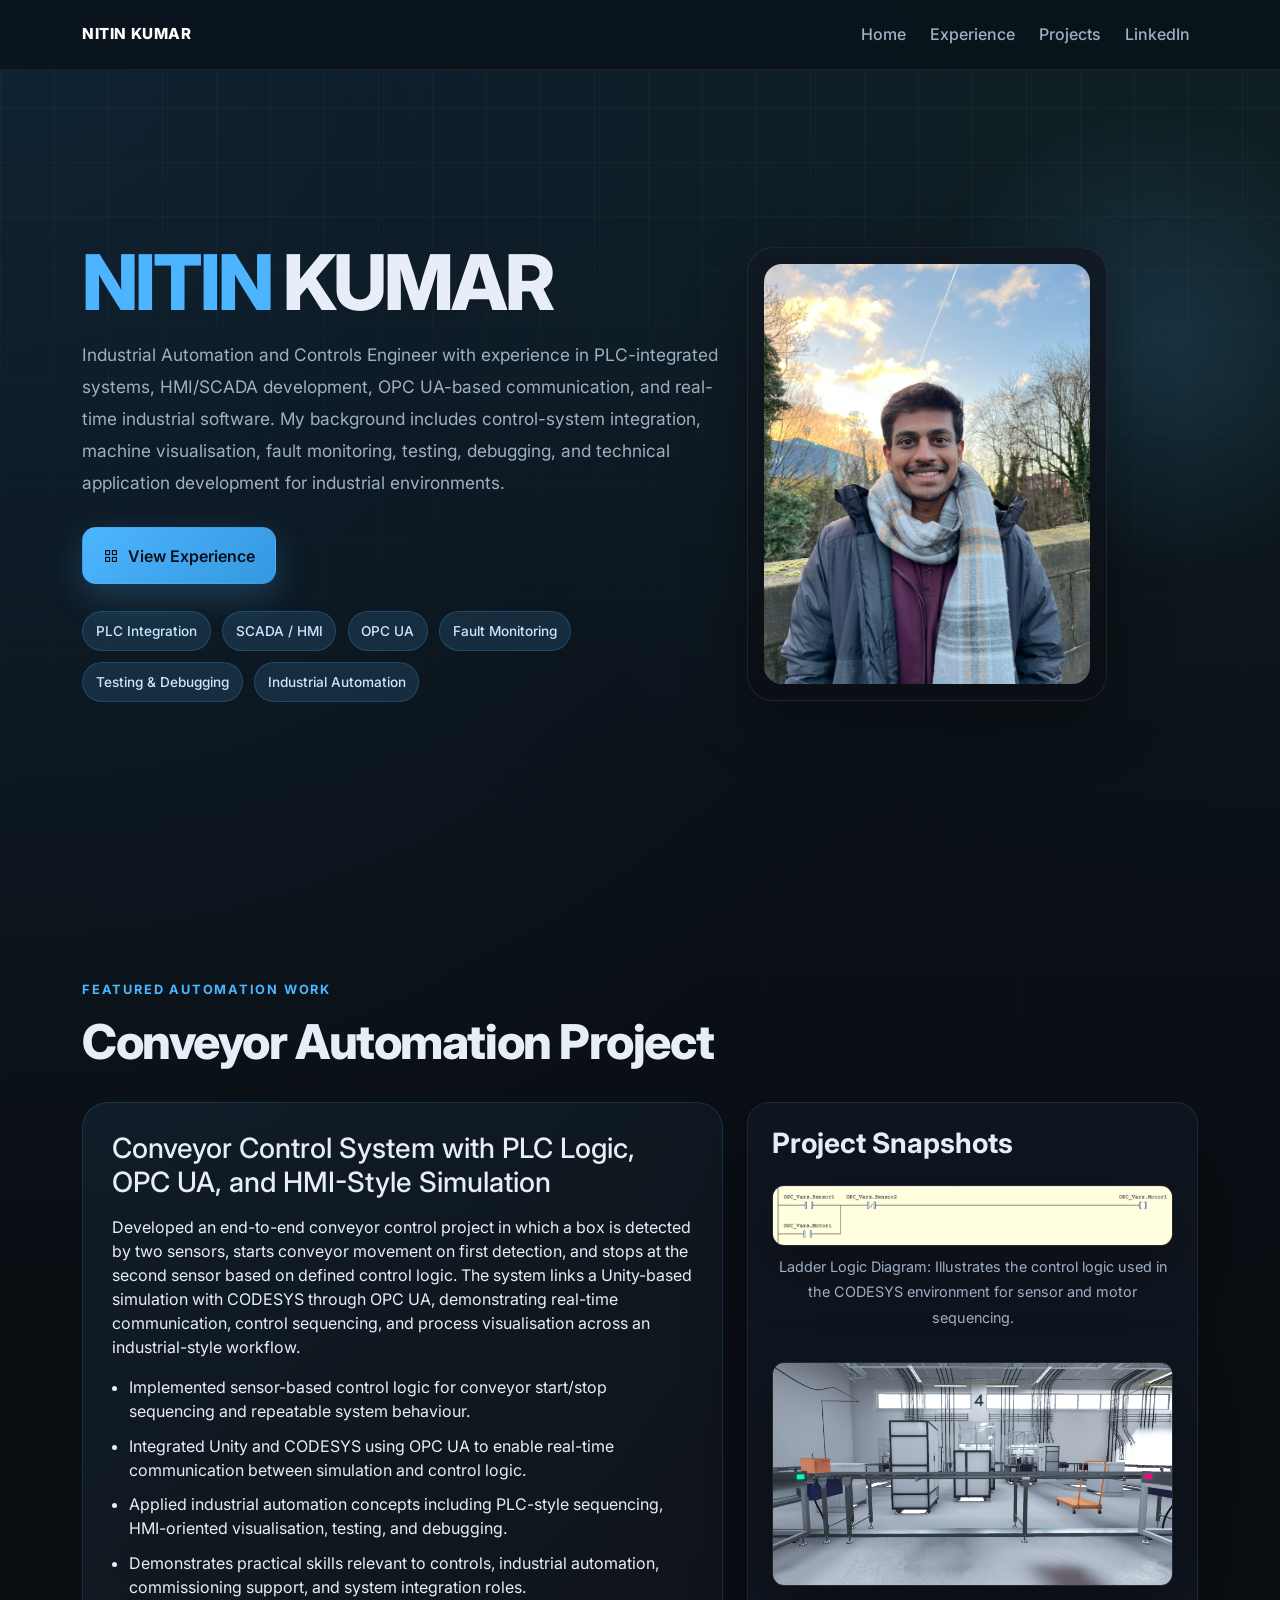
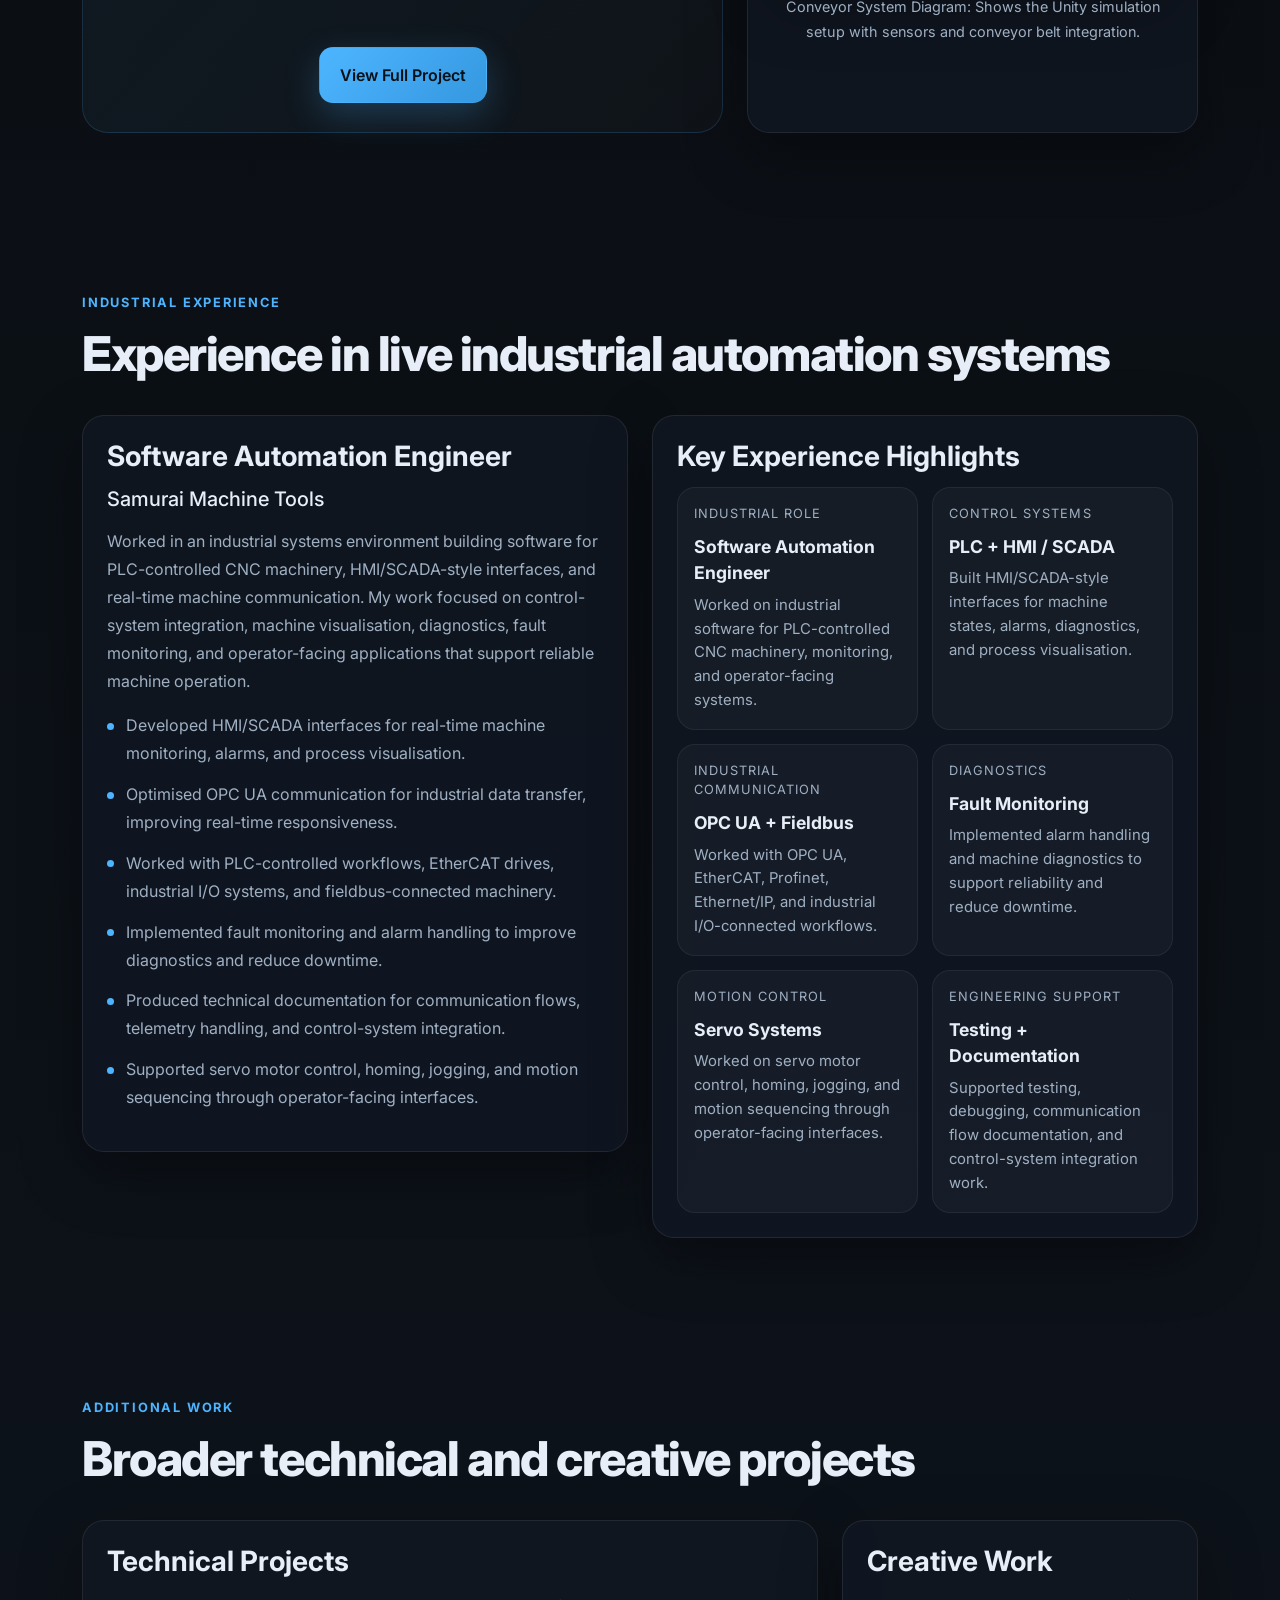
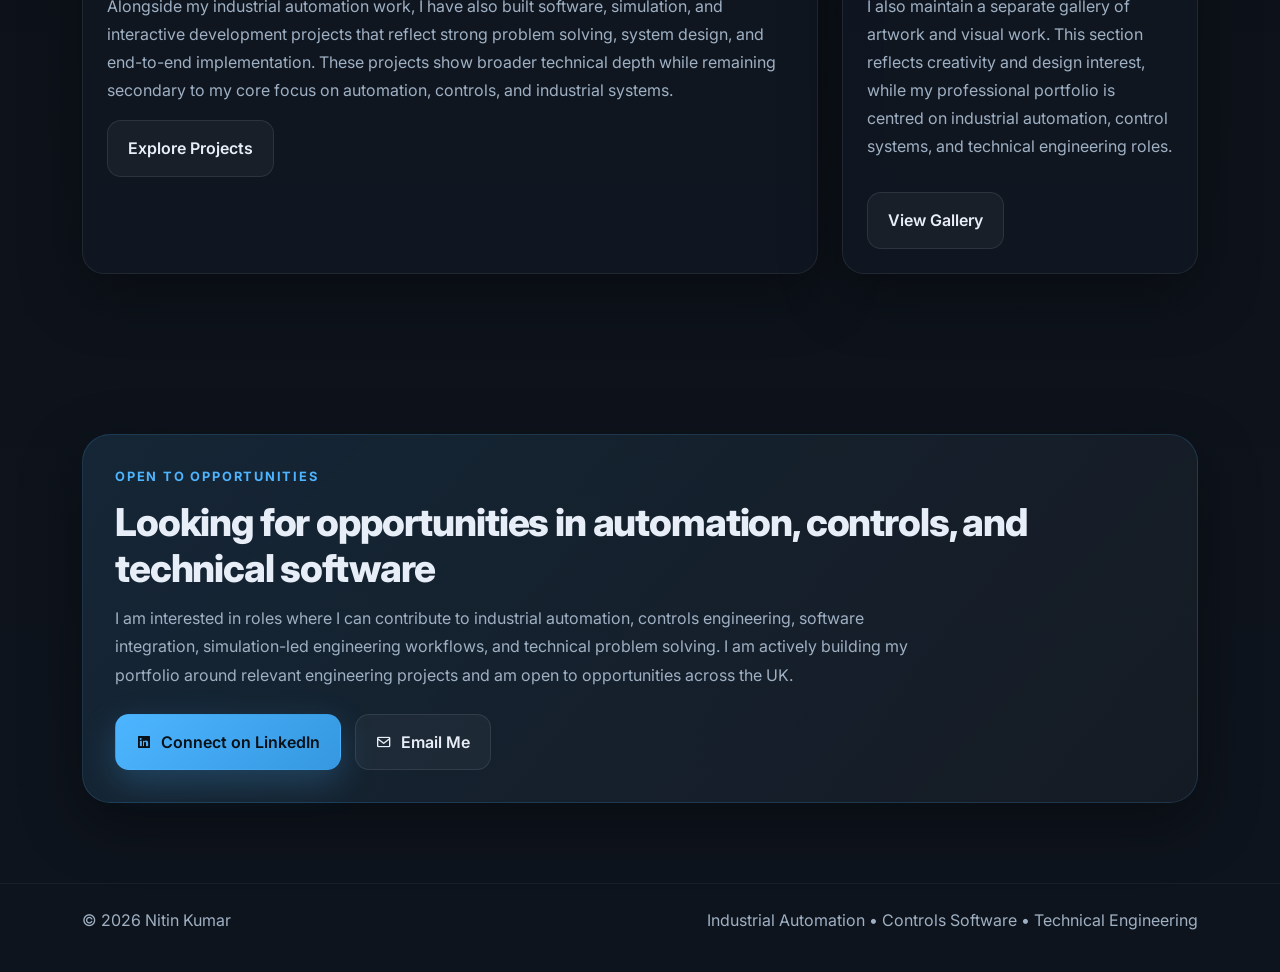
==== index.html @ 9e112d0a "Updated Portfolio" ====
<!DOCTYPE html>
<html lang="en">
<head>
  <meta charset="UTF-8" />
  <meta name="viewport" content="width=device-width, initial-scale=1.0" />
  <title>Nitin Kumar | Industrial Automation & Software Engineer</title>
  <meta
    name="description"
    content="Portfolio of Nitin Kumar, an engineer focused on industrial automation, software controls, PLC/SCADA-adjacent systems, OPC UA integration, and technical software development in the UK."
  />
  <link href="https://cdn.jsdelivr.net/npm/bootstrap@5.3.2/dist/css/bootstrap.min.css" rel="stylesheet" integrity="sha384-T3c6CoIi6uLrA9TneNEoa7RxnatzjcDSCmG1MXxSR1GAsXEV/Dwwykc2MPK8M2HN" crossorigin="anonymous" />
  <link href="https://unpkg.com/boxicons@2.1.4/css/boxicons.min.css" rel="stylesheet" />
  <link rel="preconnect" href="https://fonts.googleapis.com" />
  <link rel="preconnect" href="https://fonts.gstatic.com" crossorigin />
  <link href="https://fonts.googleapis.com/css2?family=Inter:wght@400;500;600;700;800&display=swap" rel="stylesheet" />

  <style>
    :root {
      --bg: #0b0f14;
      --bg-soft: #111823;
      --panel: rgba(17, 24, 35, 0.78);
      --panel-border: rgba(255, 255, 255, 0.08);
      --text: #e8eef7;
      --muted: #9fb0c3;
      --accent: #4db5ff;
      --accent-soft: rgba(77, 181, 255, 0.14);
      --success: #73e2a7;
      --shadow: 0 20px 60px rgba(0, 0, 0, 0.35);
      --radius: 22px;
    }

    * {
      box-sizing: border-box;
      margin: 0;
      padding: 0;
    }

    html {
      scroll-behavior: smooth;
    }

    body {
      font-family: 'Inter', sans-serif;
      background:
        radial-gradient(circle at top left, rgba(77, 181, 255, 0.12), transparent 28%),
        radial-gradient(circle at top right, rgba(115, 226, 167, 0.08), transparent 22%),
        linear-gradient(180deg, #081018 0%, #0b0f14 35%, #0e141d 100%);
      color: var(--text);
      overflow-x: hidden;
    }

    a {
      color: inherit;
      text-decoration: none;
    }

    .navbar {
      background: rgba(8, 16, 24, 0.76);
      backdrop-filter: blur(16px);
      border-bottom: 1px solid rgba(255, 255, 255, 0.06);
      padding: 0.9rem 0;
    }

    .navbar-brand {
      font-weight: 800;
      letter-spacing: 0.04em;
      text-transform: uppercase;
      font-size: 0.95rem;
    }

    .nav-link {
      color: var(--muted) !important;
      font-weight: 500;
      transition: 0.2s ease;
    }

    .nav-link:hover,
    .nav-link:focus {
      color: var(--text) !important;
    }

    .hero {
      min-height: 100vh;
      display: flex;
      align-items: center;
      position: relative;
      padding: 7rem 0 4rem;
      overflow: hidden;
    }
    
    .hero-visual-wrap {
  display: flex;
  flex-direction: column;
  gap: 1rem;
  align-items: flex-start;
}

.hero-image-card {
  width: 100%;
  max-width: 360px;
  background: linear-gradient(180deg, rgba(17, 24, 35, 0.88), rgba(11, 15, 20, 0.92));
  border: 1px solid rgba(255, 255, 255, 0.08);
  border-radius: 26px;
  padding: 1rem;
  box-shadow: 0 20px 60px rgba(0, 0, 0, 0.35);
}

.hero-image {
  width: 100%;
  height: 420px;
  object-fit: cover;
  object-position: top;
  border-radius: 18px;
  display: block;
}

.hero-panel {
  width: 100%;
  max-width: 520px;
}

@media (max-width: 991px) {
  .hero-visual-wrap {
    align-items: center;
  }

  .hero-image-card {
    display: none;
  }

  .hero-panel {
    max-width: 100%;
  }

  .hero-image {
    height: 340px;
  }
}

    .hero::before {
      content: "";
      position: absolute;
      inset: 0;
      background:
        linear-gradient(rgba(255, 255, 255, 0.04) 1px, transparent 1px),
        linear-gradient(90deg, rgba(255, 255, 255, 0.04) 1px, transparent 1px);
      background-size: 54px 54px;
      mask-image: linear-gradient(180deg, rgba(0, 0, 0, 0.9), transparent 92%);
      pointer-events: none;
    }

    .hero::after {
      content: "";
      position: absolute;
      width: 520px;
      height: 520px;
      right: -140px;
      top: 80px;
      border-radius: 50%;
      background: radial-gradient(circle, rgba(77, 181, 255, 0.16), transparent 65%);
      filter: blur(10px);
      pointer-events: none;
    }

    .eyebrow {
      display: inline-flex;
      align-items: center;
      gap: 0.55rem;
      padding: 0.55rem 0.9rem;
      background: rgba(255, 255, 255, 0.04);
      border: 1px solid rgba(255, 255, 255, 0.08);
      border-radius: 999px;
      font-size: 0.83rem;
      color: var(--muted);
      margin-bottom: 1.35rem;
    }

    .status-dot {
      width: 9px;
      height: 9px;
      border-radius: 50%;
      background: var(--success);
      box-shadow: 0 0 18px rgba(115, 226, 167, 0.7);
    }

    .hero h1 {
      font-size: clamp(2.7rem, 6vw, 5.6rem);
      line-height: 0.96;
      font-weight: 800;
      letter-spacing: -0.04em;
      max-width: 820px;
      margin-bottom: 1.2rem;
    }

    .hero h1 span {
      color: var(--accent);
    }

    .hero-lead {
      max-width: 760px;
      color: var(--muted);
      font-size: 1.08rem;
      line-height: 1.85;
      margin-bottom: 1.8rem;
    }

    .hero-actions {
      display: flex;
      flex-wrap: wrap;
      gap: 0.9rem;
      margin-bottom: 1.7rem;
    }

    .btn-main,
    .btn-ghost {
      padding: 0.95rem 1.25rem;
      border-radius: 14px;
      font-weight: 600;
      border: 1px solid transparent;
      transition: 0.25s ease;
      display: inline-flex;
      align-items: center;
      gap: 0.55rem;
    }

    .btn-main {
      background: linear-gradient(135deg, #4db5ff, #3598e0);
      color: #081018;
      box-shadow: 0 12px 35px rgba(77, 181, 255, 0.24);
    }

    .btn-main:hover {
      transform: translateY(-2px);
      color: #081018;
    }

    .btn-ghost {
      background: rgba(255, 255, 255, 0.04);
      color: var(--text);
      border-color: rgba(255, 255, 255, 0.09);
    }

    .btn-ghost:hover {
      background: rgba(255, 255, 255, 0.08);
      color: var(--text);
    }

    .hero-tags {
      display: flex;
      flex-wrap: wrap;
      gap: 0.7rem;
    }

    .hero-tags span,
    .chip {
      background: var(--accent-soft);
      color: #cbe7ff;
      border: 1px solid rgba(77, 181, 255, 0.2);
      padding: 0.55rem 0.8rem;
      border-radius: 999px;
      font-size: 0.85rem;
      font-weight: 500;
    }

    .hero-panel {
      position: relative;
      background: linear-gradient(180deg, rgba(17, 24, 35, 0.88), rgba(11, 15, 20, 0.92));
      border: 1px solid var(--panel-border);
      border-radius: 26px;
      padding: 1.2rem;
      box-shadow: var(--shadow);
      margin-top: 2.2rem;
    }

    .terminal-top {
      display: flex;
      align-items: center;
      gap: 0.4rem;
      margin-bottom: 1rem;
    }

    .terminal-top span {
      width: 11px;
      height: 11px;
      border-radius: 50%;
      background: rgba(255, 255, 255, 0.22);
    }

    .metric-grid {
      display: grid;
      grid-template-columns: repeat(2, 1fr);
      gap: 0.9rem;
    }

    .metric-card {
      background: rgba(255, 255, 255, 0.03);
      border: 1px solid rgba(255, 255, 255, 0.06);
      border-radius: 18px;
      padding: 1rem;
      min-height: 120px;
    }

    .metric-label {
      color: var(--muted);
      font-size: 0.8rem;
      text-transform: uppercase;
      letter-spacing: 0.08em;
      margin-bottom: 0.65rem;
    }

    .metric-value {
      font-size: 1.1rem;
      font-weight: 700;
      margin-bottom: 0.45rem;
    }

    .metric-copy {
      color: var(--muted);
      font-size: 0.93rem;
      line-height: 1.6;
    }

    section {
      padding: 5rem 0;
    }

    .section-heading {
      margin-bottom: 2rem;
    }

    .section-heading p {
      color: var(--muted);
      max-width: 760px;
      line-height: 1.8;
      margin-top: 0.85rem;
    }

    .section-kicker {
      color: var(--accent);
      text-transform: uppercase;
      font-weight: 700;
      font-size: 0.8rem;
      letter-spacing: 0.14em;
      margin-bottom: 0.85rem;
    }

    .section-title {
      font-size: clamp(1.9rem, 4vw, 3rem);
      font-weight: 800;
      letter-spacing: -0.03em;
    }

    .panel-card {
      height: 100%;
      background: var(--panel);
      border: 1px solid var(--panel-border);
      border-radius: var(--radius);
      padding: 1.5rem;
      box-shadow: var(--shadow);
    }

    .profile-card {
      background: var(--panel);
      border: 1px solid var(--panel-border);
      border-radius: var(--radius);
      padding: 1.2rem;
      box-shadow: var(--shadow);
      display: flex;
      align-items: center;
      justify-content: center;
    }

    .profile-card .hero-image-card {
      width: 100%;
      max-width: 100%;
      background: transparent;
      border: none;
      box-shadow: none;
      padding: 0;
    }

    .profile-card .hero-image {
      height: auto;
      max-height: 560px;
    }

    .panel-card h3,
    .panel-card h4 {
      font-weight: 700;
      margin-bottom: 0.85rem;
    }

    .panel-card p,
    .panel-card li {
      color: var(--muted);
      line-height: 1.75;
    }

    .skill-grid {
      display: grid;
      grid-template-columns: repeat(2, minmax(0, 1fr));
      gap: 1rem;
    }

    .skill-box {
      background: rgba(255, 255, 255, 0.03);
      border: 1px solid rgba(255, 255, 255, 0.06);
      border-radius: 18px;
      padding: 1rem;
    }

    .skill-box h4 {
      font-size: 1rem;
      margin-bottom: 0.75rem;
    }

    .feature-card {
      height: 100%;
      background: linear-gradient(180deg, rgba(17, 24, 35, 0.86), rgba(10, 14, 20, 0.96));
      border: 1px solid rgba(255, 255, 255, 0.08);
      border-radius: 22px;
      padding: 1.5rem;
      box-shadow: var(--shadow);
      transition: 0.25s ease;
    }

    .feature-card:hover {
      transform: translateY(-4px);
      border-color: rgba(77, 181, 255, 0.25);
    }

    .feature-icon {
      width: 54px;
      height: 54px;
      border-radius: 16px;
      display: inline-flex;
      align-items: center;
      justify-content: center;
      font-size: 1.5rem;
      color: var(--accent);
      background: rgba(77, 181, 255, 0.12);
      margin-bottom: 1.1rem;
    }

    .feature-card h3 {
      font-size: 1.15rem;
      margin-bottom: 0.8rem;
      font-weight: 700;
    }

    .feature-card p {
      color: var(--muted);
      line-height: 1.75;
      margin-bottom: 1rem;
    }

    .feature-card .tags {
      display: flex;
      flex-wrap: wrap;
      gap: 0.5rem;
    }

    .project-highlight {
      background: linear-gradient(135deg, rgba(77, 181, 255, 0.08), rgba(255, 255, 255, 0.02));
      border: 1px solid rgba(77, 181, 255, 0.16);
      border-radius: 26px;
      padding: 1.8rem;
      height: 100%;
    }

    .project-highlight ul {
      padding-left: 1.1rem;
      margin-top: 1rem;
    }

    .project-highlight li {
      margin-bottom: 0.65rem;
    }

    .muted-list {
      list-style: none;
      padding-left: 0;
      margin-top: 1rem;
    }

    .muted-list li {
      position: relative;
      padding-left: 1.2rem;
      margin-bottom: 0.8rem;
    }

    .muted-list li::before {
      content: "";
      position: absolute;
      left: 0;
      top: 0.72rem;
      width: 7px;
      height: 7px;
      border-radius: 50%;
      background: var(--accent);
    }

    .image-grid {
      display: grid;
      grid-template-columns: 1fr;
      gap: 1rem;
    }

    .project-image {
      width: 100%;
      height: auto;
      border-radius: 12px;
      border: 1px solid rgba(255, 255, 255, 0.08);
      box-shadow: var(--shadow);
    }

    .image-description {
      color: var(--muted);
      font-size: 0.9rem;
      line-height: 1.6;
      margin-top: 0.5rem;
      text-align: center;
    }

    .project-mini {
      height: 100%;
    }

    .project-mini h4 {
      font-size: 1.08rem;
    }

    .creative-note {
      border-left: 3px solid rgba(77, 181, 255, 0.35);
      padding-left: 1rem;
      color: var(--muted);
      line-height: 1.8;
    }

    .cta-band {
      background: linear-gradient(135deg, rgba(77, 181, 255, 0.12), rgba(255, 255, 255, 0.03));
      border: 1px solid rgba(77, 181, 255, 0.16);
      border-radius: 28px;
      padding: 2rem;
      box-shadow: var(--shadow);
    }

    .cta-band p {
      color: var(--muted);
      margin-top: 0.75rem;
      line-height: 1.8;
      max-width: 800px;
    }

    footer {
      padding: 1.5rem 0 2.5rem;
      color: var(--muted);
      border-top: 1px solid rgba(255, 255, 255, 0.05);
    }

    @media (max-width: 991px) {
      .hero {
        padding-top: 6.3rem;
      }

      .metric-grid,
      .skill-grid {
        grid-template-columns: 1fr;
      }
    }

    @media (max-width: 767px) {
      .hero h1 {
        font-size: 2.9rem;
      }

      .hero-panel {
        margin-top: 1.5rem;
      }

      section {
        padding: 4rem 0;
      }

      .panel-card,
      .feature-card,
      .project-highlight,
      .cta-band {
        padding: 1.2rem;
      }
    }
  </style>
</head>
<body>
  <nav class="navbar navbar-expand-lg navbar-dark fixed-top">
    <div class="container">
      <a class="navbar-brand" href="index.html">Nitin Kumar</a>
      <button class="navbar-toggler" type="button" data-bs-toggle="collapse" data-bs-target="#navbarNav" aria-controls="navbarNav" aria-expanded="false" aria-label="Toggle navigation">
        <span class="navbar-toggler-icon"></span>
      </button>
      <div class="collapse navbar-collapse" id="navbarNav">
        <ul class="navbar-nav ms-auto align-items-lg-center gap-lg-2">
          <li class="nav-item"><a class="nav-link" href="index.html">Home</a></li>
          <li class="nav-item"><a class="nav-link" href="experience.html">Experience</a></li>
          <li class="nav-item"><a class="nav-link" href="projects.html">Projects</a></li>
          <li class="nav-item"><a class="nav-link" href="https://www.linkedin.com/in/r-nitin-kumar/" target="_blank">LinkedIn</a></li>
        </ul>
      </div>
    </div>
  </nav>

  <header class="hero">
  <div class="container position-relative" style="z-index: 2;">
    <div class="row align-items-center g-4">
      <div class="col-lg-7">
        <h1>
          <span>NITIN</span> KUMAR
        </h1>
        <p class="hero-lead">
          Industrial Automation and Controls Engineer with experience in PLC-integrated systems, HMI/SCADA development, OPC UA-based communication, and real-time industrial software. My background includes control-system integration, machine visualisation, fault monitoring, testing, debugging, and technical application development for industrial environments.
        </p>

        <div class="hero-actions">
          <a href="experience.html" class="btn-main">
            <i class='bx bx-grid-alt'></i>
            View Experience
          </a>
        </div>

        <div class="hero-tags">
          <span>PLC Integration</span>
          <span>SCADA / HMI</span>
          <span>OPC UA</span>
          <span>Fault Monitoring</span>
          <span>Testing & Debugging</span>
          <span>Industrial Automation</span>
        </div>
      </div>

      <div class="col-lg-5">
        <div class="hero-visual-wrap">
          <div class="hero-image-card">
            <img src="nitin-profile.jpg" alt="Portrait of Nitin Kumar" class="hero-image">
          </div>
        </div>
      </div>
    </div>
  </div>
</header>

  <section id="featured-project">
    <div class="container">
      <div class="section-heading">
        <div class="section-kicker">Featured Automation Work</div>
        <h2 class="section-title">Conveyor Automation Project</h2>
      </div>

      <div class="row g-4 align-items-stretch">
        <div class="col-lg-7">
          <div class="project-highlight">
            <h3>Conveyor Control System with PLC Logic, OPC UA, and HMI-Style Simulation</h3>
            <p></p>
        <p>
              Developed an end-to-end conveyor control project in which a box is detected by two sensors, starts conveyor movement on first detection, and stops at the second sensor based on defined control logic. The system links a Unity-based simulation with CODESYS through OPC UA, demonstrating real-time communication, control sequencing, and process visualisation across an industrial-style workflow.
            </p>
            <ul>
              <li>Implemented sensor-based control logic for conveyor start/stop sequencing and repeatable system behaviour.</li>
              <li>Integrated Unity and CODESYS using OPC UA to enable real-time communication between simulation and control logic.</li>
              <li>Applied industrial automation concepts including PLC-style sequencing, HMI-oriented visualisation, testing, and debugging.</li>
              <li>Demonstrates practical skills relevant to controls, industrial automation, commissioning support, and system integration roles.</li>
            </ul>
            <div class="text-center mt-5">
              <a href="DetailedProjects/Conveyor/conveyor.html" class="btn-main">View Full Project</a>
            </div>
          </div>
        </div>

        <div class="col-lg-5">
          <div class="panel-card h-100">
            <h3>Project Snapshots</h3>
            <p></p>
            <div class="image-grid mt-4">
              <div class="image-container">
                <img src="Projects/LadderLogic.png" alt="Ladder Logic Diagram" class="project-image">
                <p class="image-description">Ladder Logic Diagram: Illustrates the control logic used in the CODESYS environment for sensor and motor sequencing.</p>
              </div>
              <div class="image-container">
                <img src="Projects/conveyor.png" alt="Conveyor System Diagram" class="project-image">
                <p class="image-description">Conveyor System Diagram: Shows the Unity simulation setup with sensors and conveyor belt integration.</p>
              </div>
            </div>
          </div>
        </div>
      </div>
    </div>
  </section>

  <section id="about">
    <div class="container">
      <div class="section-heading">
        <div class="section-kicker">Industrial Experience</div>
        <h2 class="section-title">Experience in live industrial automation systems</h2>
        
      </div>

      <div class="row g-4 align-items-start">
        <div class="col-lg-6">
          <div class="panel-card h-100">
            <h3>Software Automation Engineer</h3>
            <h5>Samurai Machine Tools</h5>
            <p></p>
            <p>
              Worked in an industrial systems environment building software for PLC-controlled CNC machinery, HMI/SCADA-style interfaces, and real-time machine communication. My work focused on control-system integration, machine visualisation, diagnostics, fault monitoring, and operator-facing applications that support reliable machine operation.
            </p>
            <ul class="muted-list">
              <li>Developed HMI/SCADA interfaces for real-time machine monitoring, alarms, and process visualisation.</li>
              <li>Optimised OPC UA communication for industrial data transfer, improving real-time responsiveness.</li>
              <li>Worked with PLC-controlled workflows, EtherCAT drives, industrial I/O systems, and fieldbus-connected machinery.</li>
              <li>Implemented fault monitoring and alarm handling to improve diagnostics and reduce downtime.</li>
              <li>Produced technical documentation for communication flows, telemetry handling, and control-system integration.</li>
              <li>Supported servo motor control, homing, jogging, and motion sequencing through operator-facing interfaces.</li>
            </ul>
          </div>
        </div>

        <div class="col-lg-6">
          <div class="panel-card h-100">
            <h3>Key Experience Highlights</h3>
            <div class="metric-grid">
              <div class="metric-card">
                <div class="metric-label">Industrial Role</div>
                <div class="metric-value">Software Automation Engineer</div>
                <div class="metric-copy">Worked on industrial software for PLC-controlled CNC machinery, monitoring, and operator-facing systems.</div>
              </div>
              <div class="metric-card">
                <div class="metric-label">Control Systems</div>
                <div class="metric-value">PLC + HMI / SCADA</div>
                <div class="metric-copy">Built HMI/SCADA-style interfaces for machine states, alarms, diagnostics, and process visualisation.</div>
              </div>
              <div class="metric-card">
                <div class="metric-label">Industrial Communication</div>
                <div class="metric-value">OPC UA + Fieldbus</div>
                <div class="metric-copy">Worked with OPC UA, EtherCAT, Profinet, Ethernet/IP, and industrial I/O-connected workflows.</div>
              </div>
              <div class="metric-card">
                <div class="metric-label">Diagnostics</div>
                <div class="metric-value">Fault Monitoring</div>
                <div class="metric-copy">Implemented alarm handling and machine diagnostics to support reliability and reduce downtime.</div>
              </div>
              <div class="metric-card">
                <div class="metric-label">Motion Control</div>
                <div class="metric-value">Servo Systems</div>
                <div class="metric-copy">Worked on servo motor control, homing, jogging, and motion sequencing through operator-facing interfaces.</div>
              </div>
              <div class="metric-card">
                <div class="metric-label">Engineering Support</div>
                <div class="metric-value">Testing + Documentation</div>
                <div class="metric-copy">Supported testing, debugging, communication flow documentation, and control-system integration work.</div>
              </div>
            </div>
          </div>
        </div>
      </div>
    </div>
  </section>

  <section id="creative">
    <div class="container">
      <div class="section-heading">
        <div class="section-kicker">Additional Work</div>
        <h2 class="section-title">Broader technical and creative projects</h2>
      </div>

      <div class="row g-4 align-items-stretch">
        <div class="col-lg-8">
          <div class="panel-card h-100">
            <h3>Technical Projects</h3>
            <p>
              Alongside my industrial automation work, I have also built software, simulation, and interactive development projects that reflect strong problem solving, system design, and end-to-end implementation. These projects show broader technical depth while remaining secondary to my core focus on automation, controls, and industrial systems.
            </p>
            <div class="hero-actions mb-0 mt-3">
              <a href="projects.html" class="btn-ghost">Explore Projects</a>
            </div>
          </div>
        </div>
        <div class="col-lg-4">
          <div class="panel-card h-100 d-flex flex-column justify-content-between">
            <div>
              <h3>Creative Work</h3>
              <p>I also maintain a separate gallery of artwork and visual work. This section reflects creativity and design interest, while my professional portfolio is centred on industrial automation, control systems, and technical engineering roles.</p>
            </div>
            <div class="hero-actions mb-0 mt-3">
              <a href="gallery.html" class="btn-ghost">View Gallery</a>
            </div>
          </div>
        </div>
      </div>
    </div>
  </section>

  <section id="contact">
    <div class="container">
      <div class="cta-band">
        <div class="section-kicker">Open to Opportunities</div>
        <h2 class="section-title" style="font-size: clamp(1.8rem, 3vw, 2.6rem);">Looking for opportunities in automation, controls, and technical software</h2>
        <p>
          I am interested in roles where I can contribute to industrial automation, controls engineering, software integration,
          simulation-led engineering workflows, and technical problem solving. I am actively building my portfolio around relevant engineering projects
          and am open to opportunities across the UK.
        </p>
        <div class="hero-actions mt-4 mb-0">
          <a href="https://www.linkedin.com/in/r-nitin-kumar/" target="_blank" class="btn-main">
            <i class='bx bxl-linkedin-square'></i>
            Connect on LinkedIn
          </a>
          <a href="mailto:nitinkumargowda99@gmail.com" class="btn-ghost">
            <i class='bx bx-envelope'></i>
            Email Me
          </a>
        </div>
      </div>
    </div>
  </section>

  <footer>
    <div class="container d-flex flex-column flex-md-row justify-content-between gap-2">
      <span>© 2026 Nitin Kumar</span>
      <span>Industrial Automation • Controls Software • Technical Engineering</span>
    </div>
  </footer>

  <script src="https://cdn.jsdelivr.net/npm/bootstrap@5.3.2/dist/js/bootstrap.bundle.min.js" integrity="sha384-C6RzsynM9kWDrMNeT87bh95OGNyZPhcTNXj1NW7RuBCsyN/o0jlpcV8Qyq46cDfL" crossorigin="anonymous"></script>
</body>
</html>
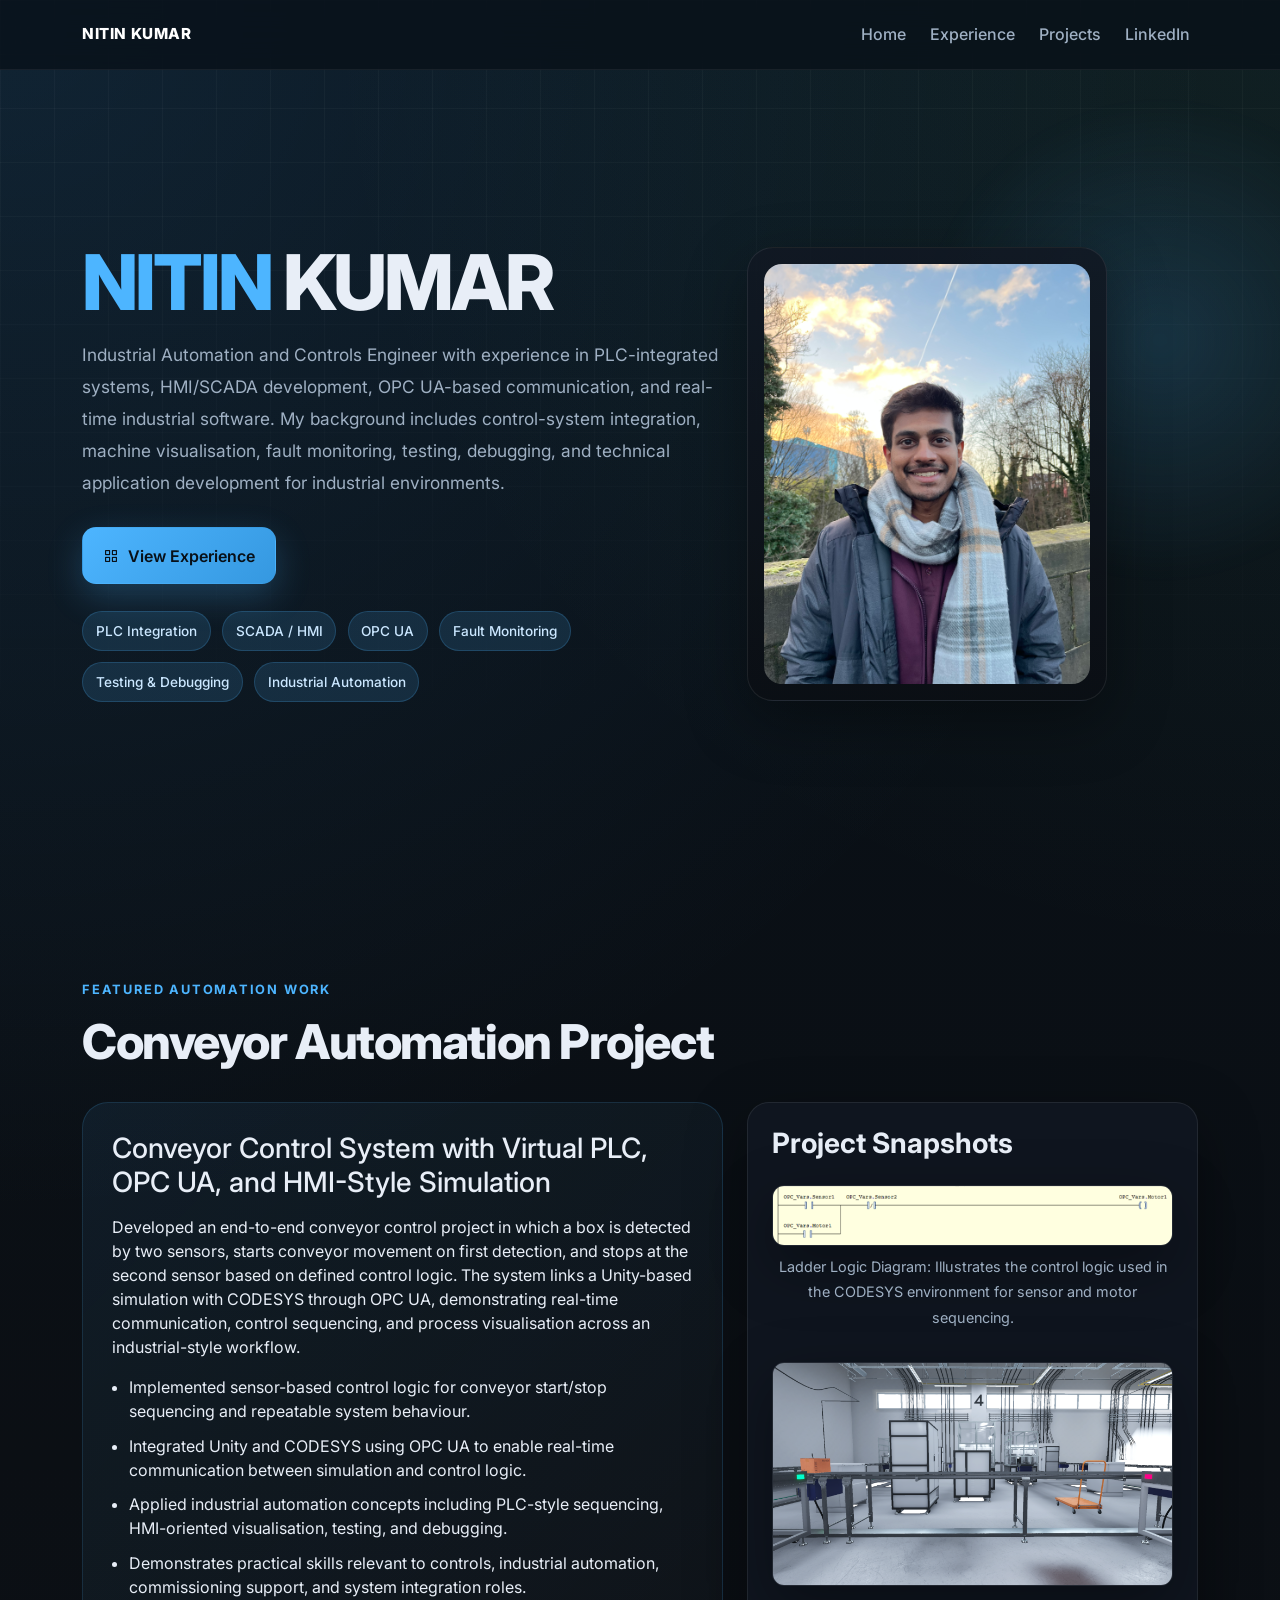
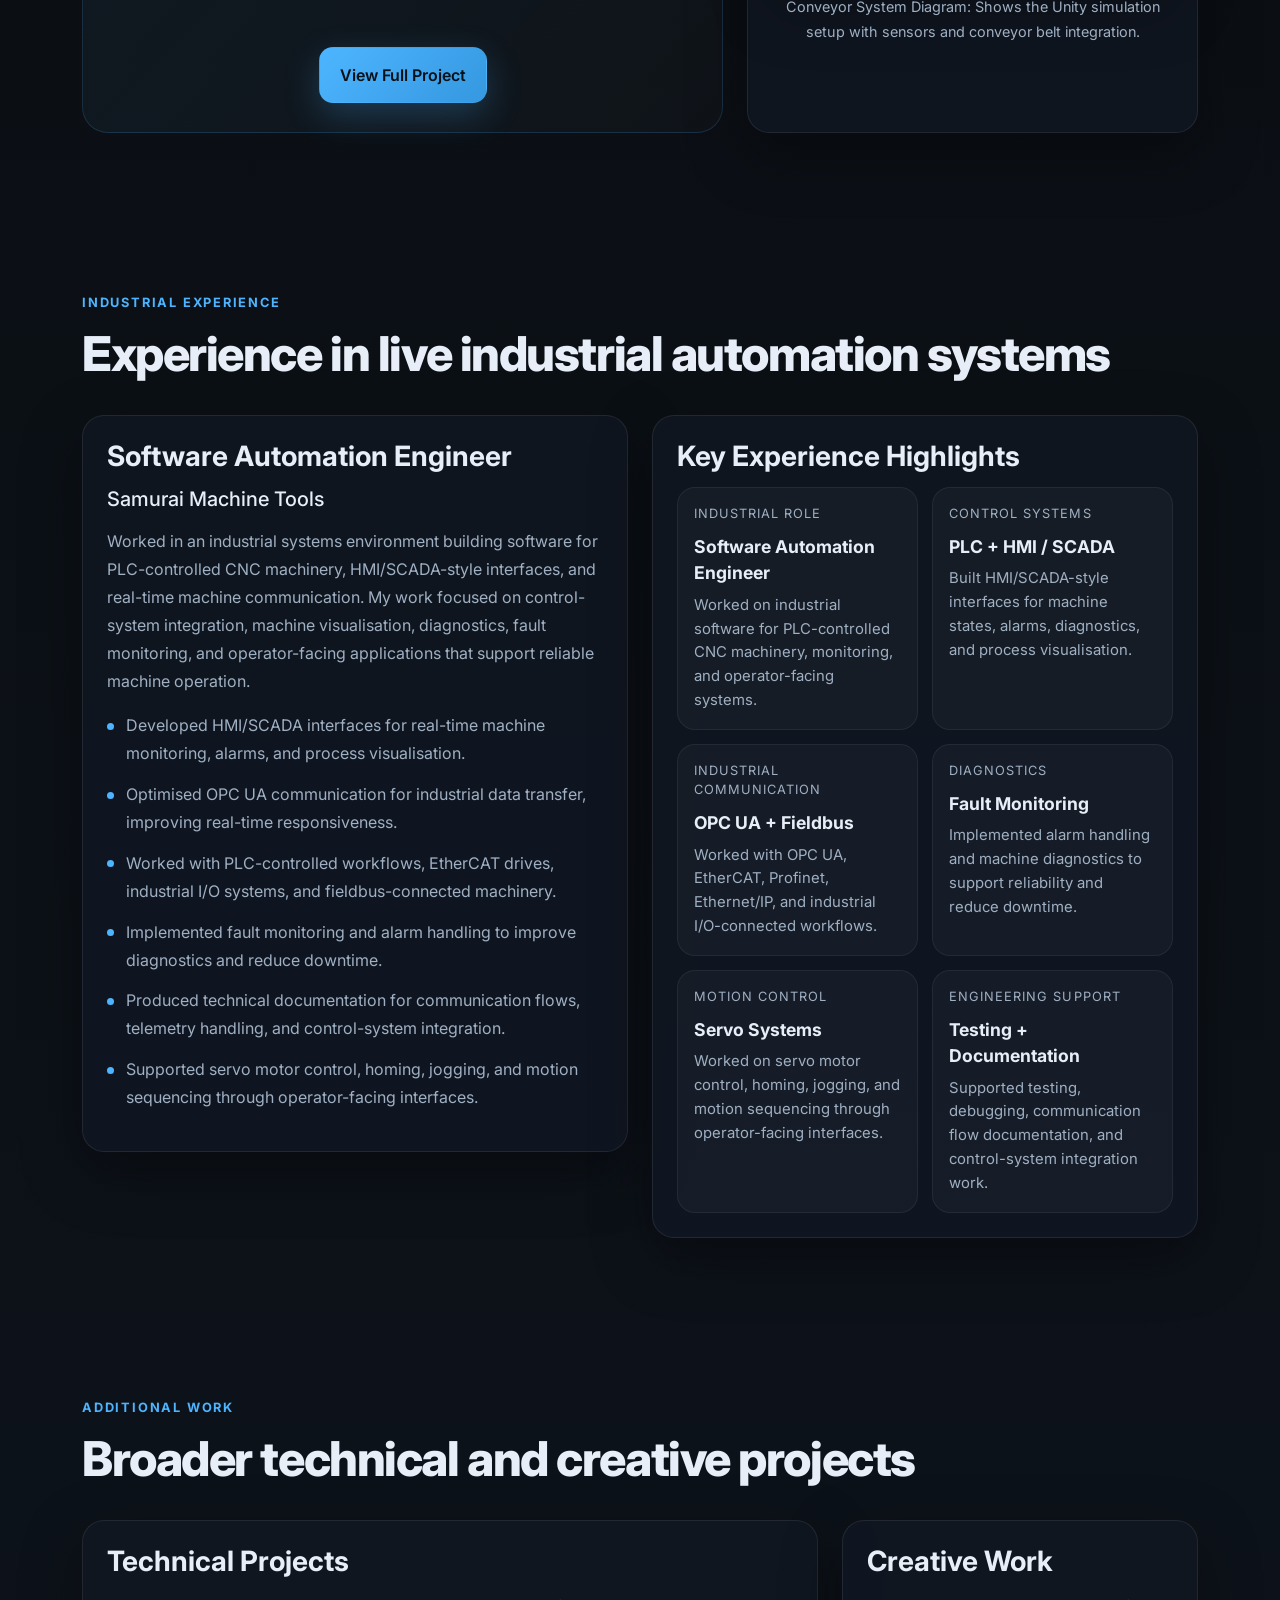
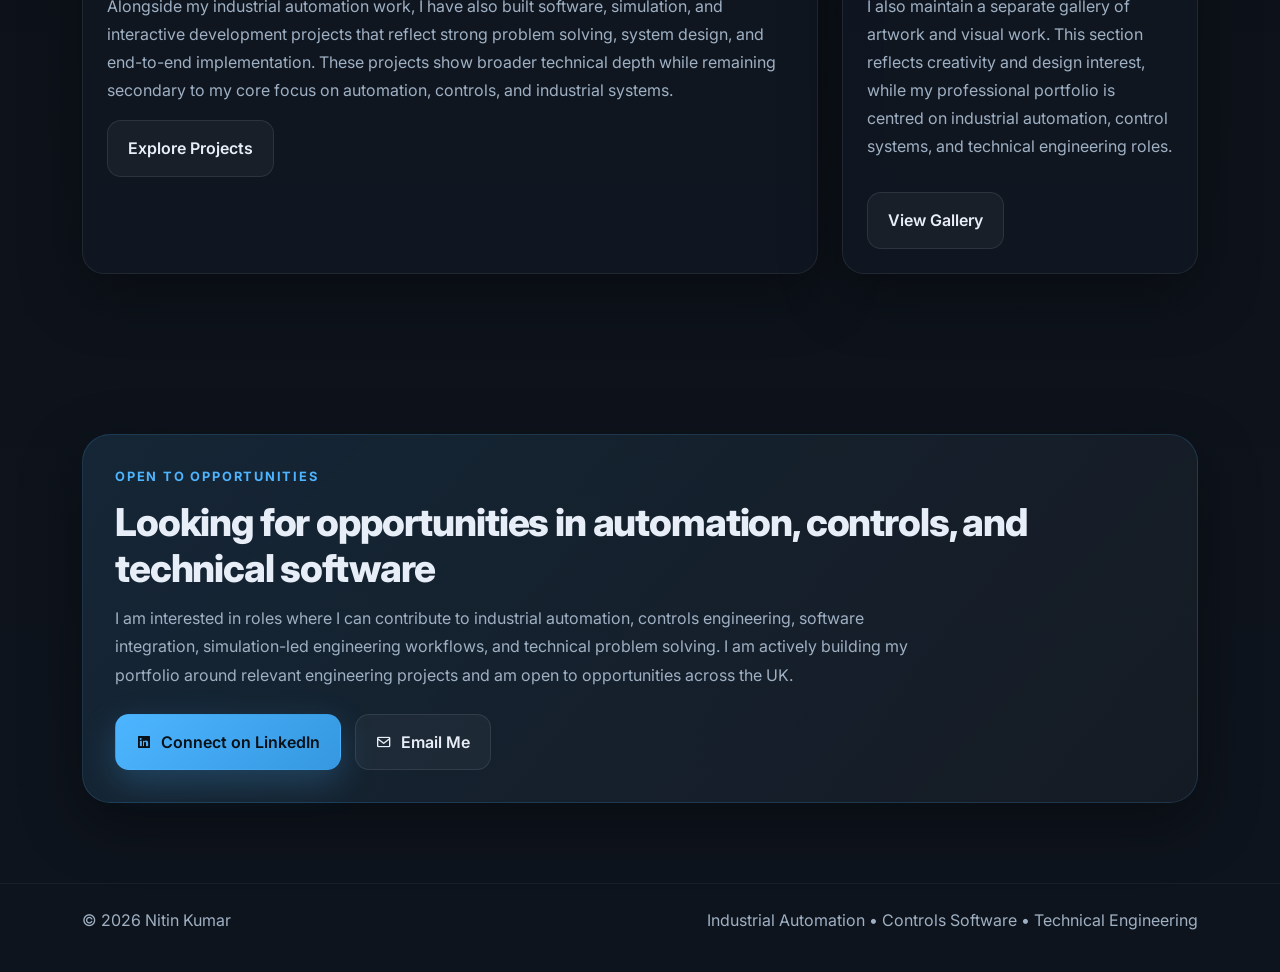
==== commit 60e175ba: "Added emphasis on Virtual PLC" ====
--- a/index.html
+++ b/index.html
@@ -658,7 +658,7 @@
       <div class="row g-4 align-items-stretch">
         <div class="col-lg-7">
           <div class="project-highlight">
-            <h3>Conveyor Control System with PLC Logic, OPC UA, and HMI-Style Simulation</h3>
+            <h3>Conveyor Control System with Virtual PLC, OPC UA, and HMI-Style Simulation</h3>
             <p></p>
         <p>
               Developed an end-to-end conveyor control project in which a box is detected by two sensors, starts conveyor movement on first detection, and stops at the second sensor based on defined control logic. The system links a Unity-based simulation with CODESYS through OPC UA, demonstrating real-time communication, control sequencing, and process visualisation across an industrial-style workflow.
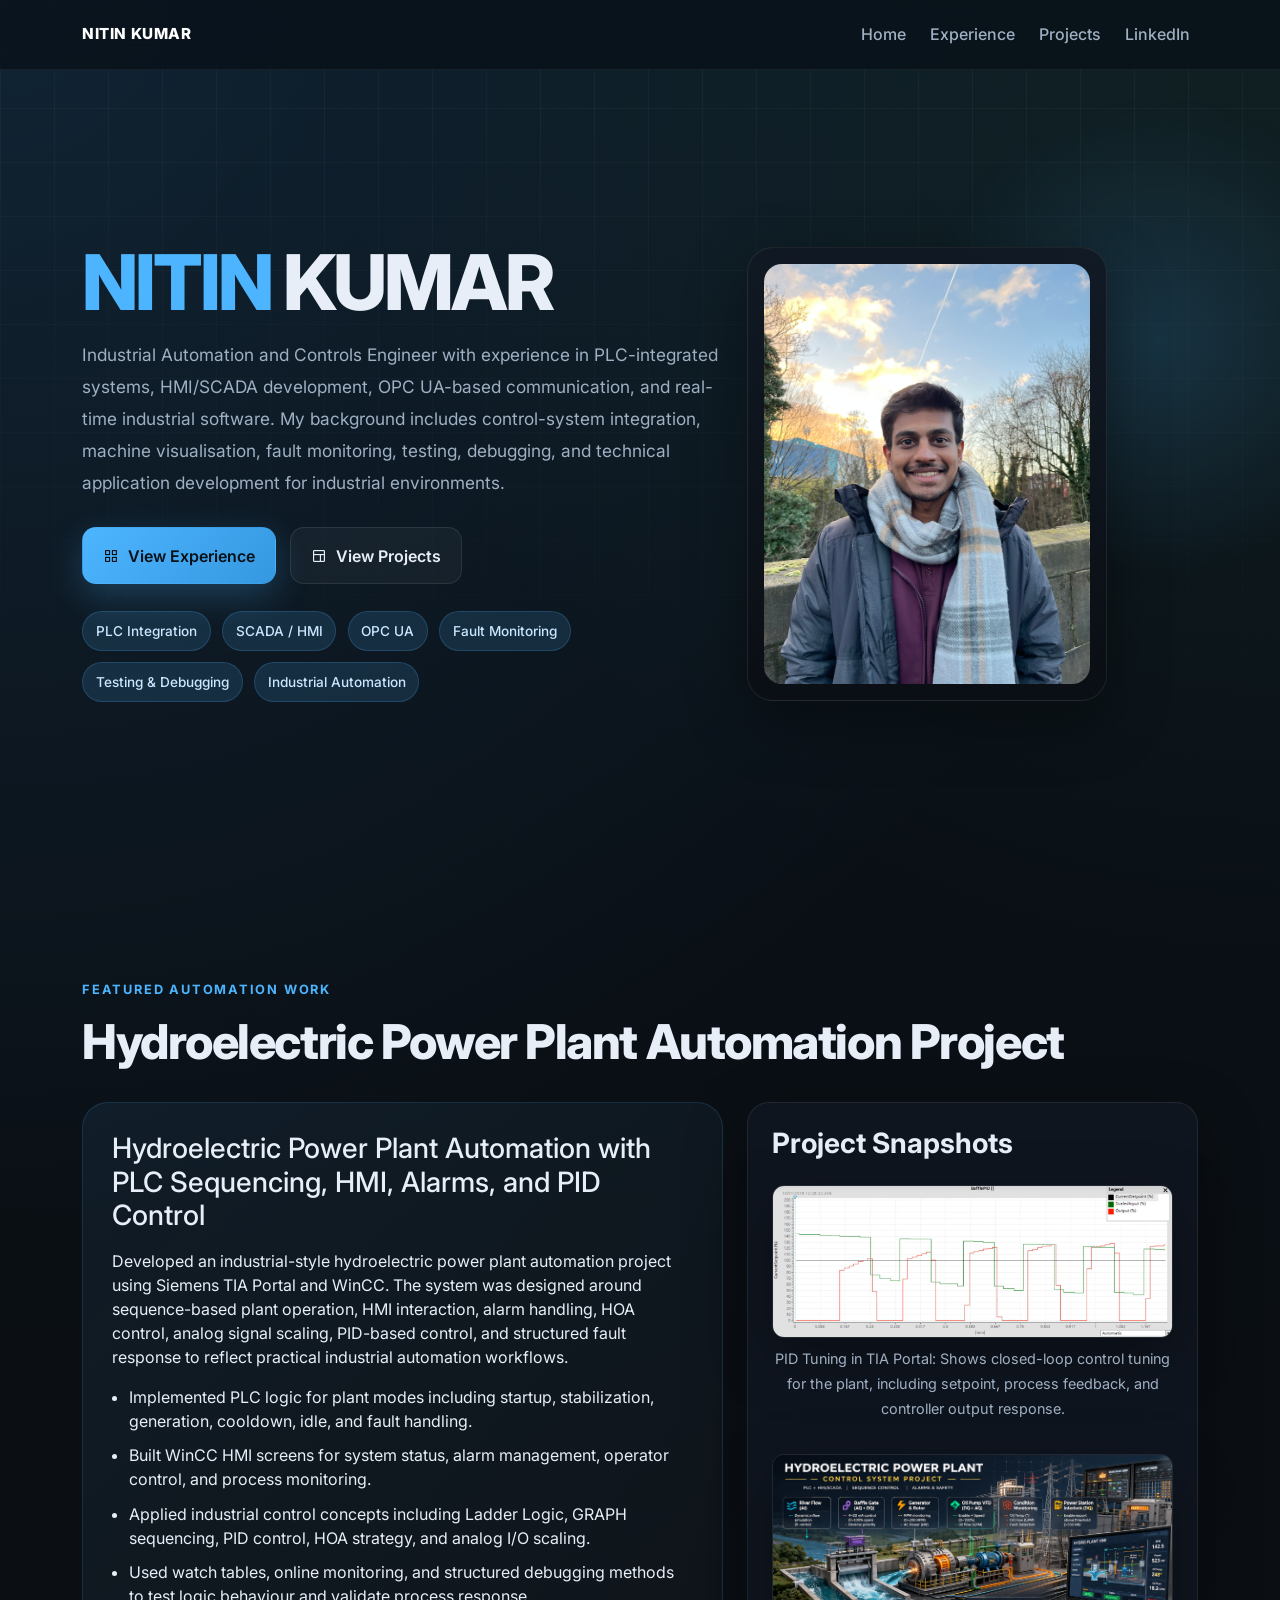
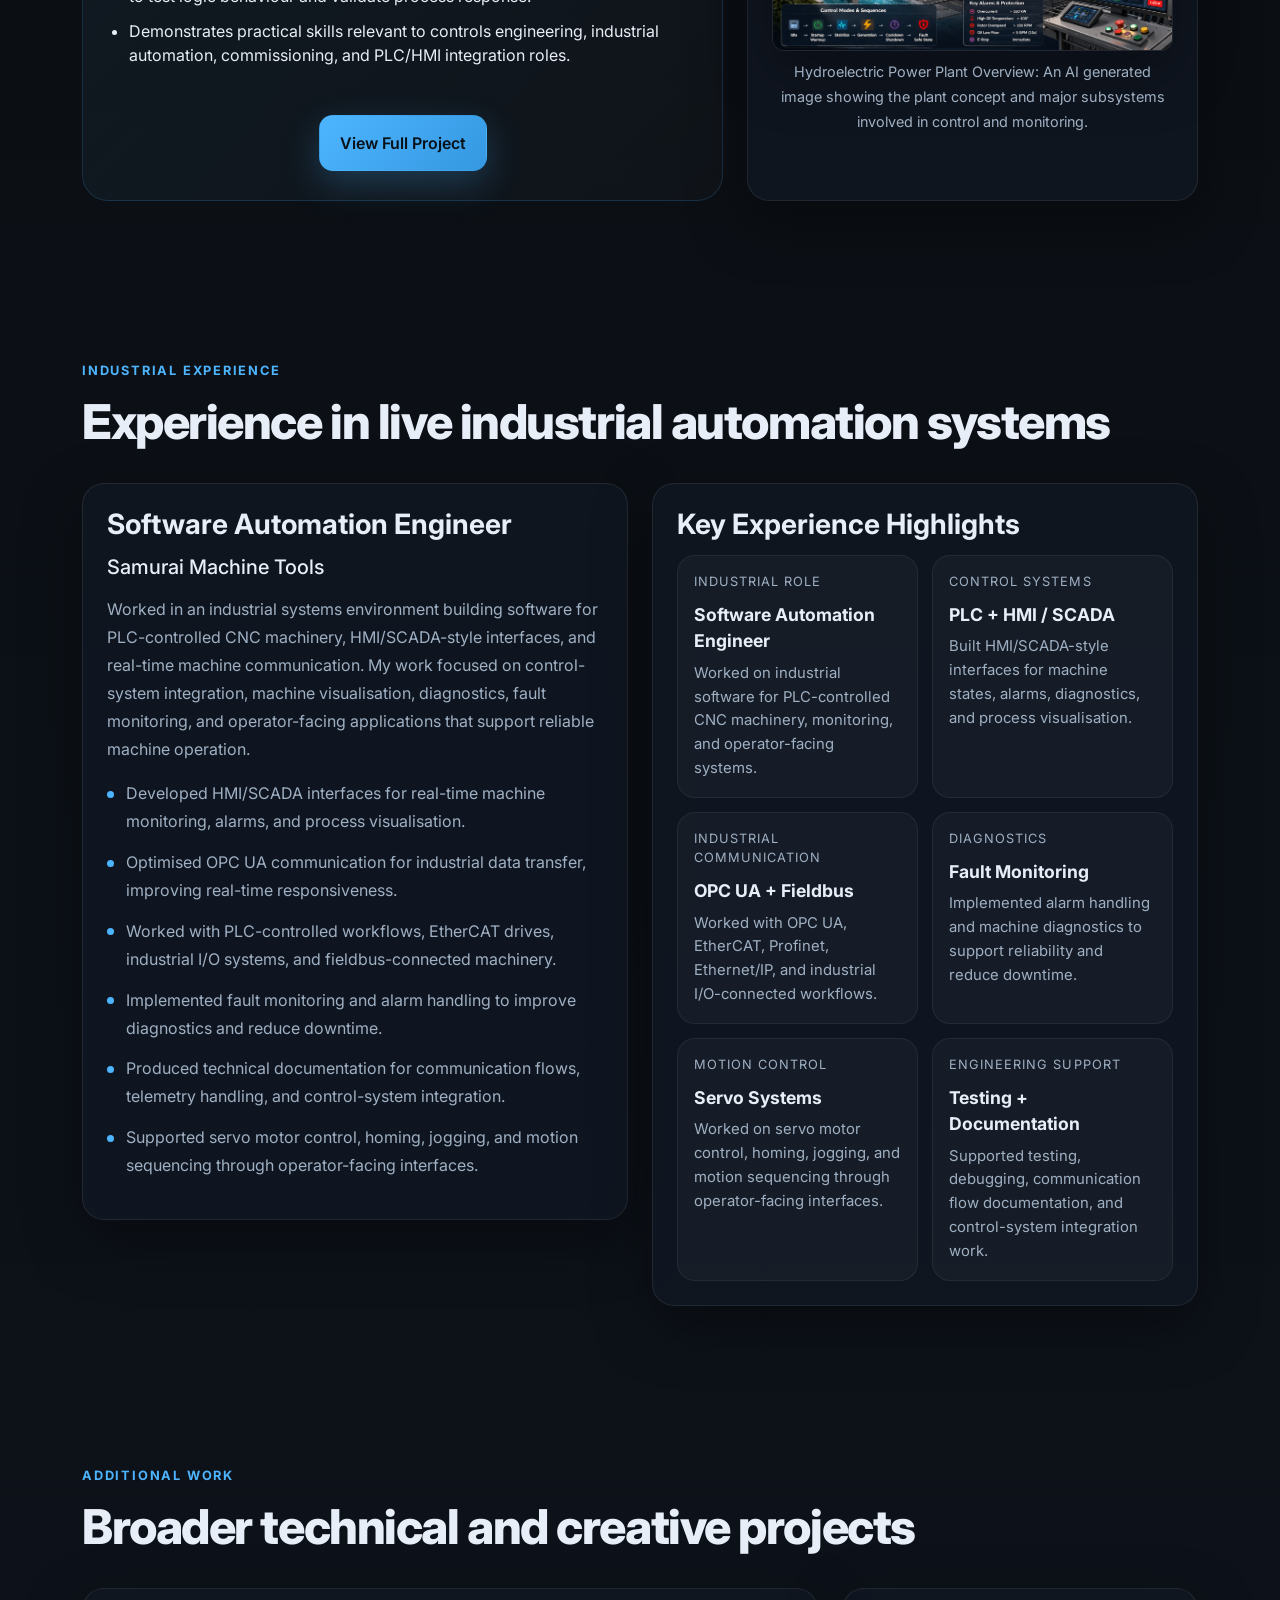
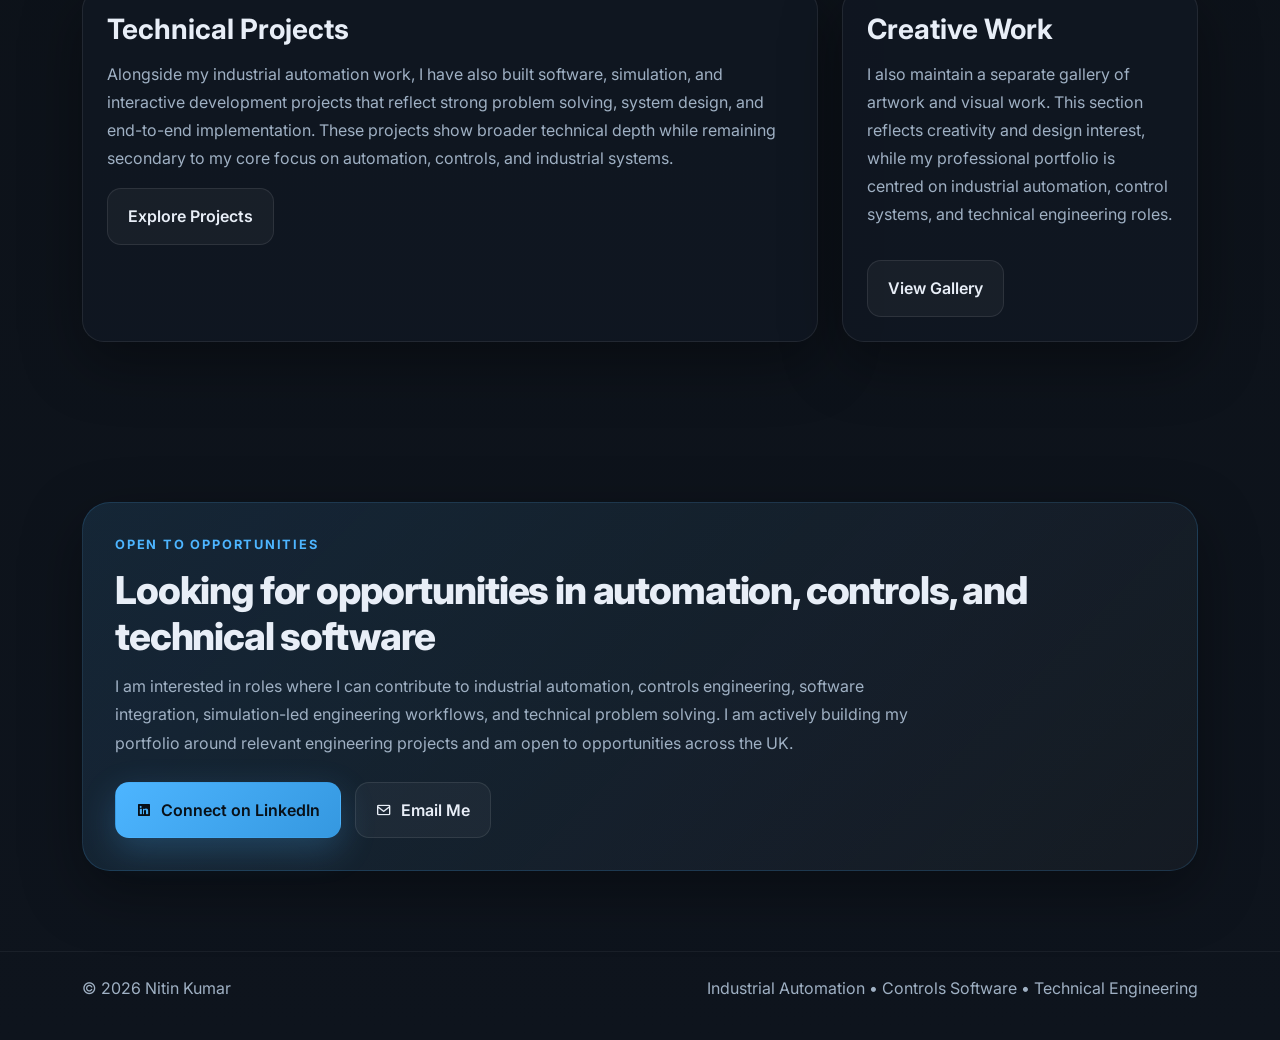
==== commit 23740a37: "Updated Portfolio Added a new project Changed the Experience section" ====
--- a/index.html
+++ b/index.html
@@ -625,6 +625,10 @@
             <i class='bx bx-grid-alt'></i>
             View Experience
           </a>
+          <a href="projects.html" class="btn-ghost">
+            <i class='bx bx-layout'></i>
+            View Projects
+          </a>
         </div>
 
         <div class="hero-tags">
@@ -652,25 +656,26 @@
     <div class="container">
       <div class="section-heading">
         <div class="section-kicker">Featured Automation Work</div>
-        <h2 class="section-title">Conveyor Automation Project</h2>
+        <h2 class="section-title">Hydroelectric Power Plant Automation Project</h2>
       </div>
 
       <div class="row g-4 align-items-stretch">
         <div class="col-lg-7">
           <div class="project-highlight">
-            <h3>Conveyor Control System with Virtual PLC, OPC UA, and HMI-Style Simulation</h3>
+            <h3>Hydroelectric Power Plant Automation with PLC Sequencing, HMI, Alarms, and PID Control</h3>
             <p></p>
-        <p>
-              Developed an end-to-end conveyor control project in which a box is detected by two sensors, starts conveyor movement on first detection, and stops at the second sensor based on defined control logic. The system links a Unity-based simulation with CODESYS through OPC UA, demonstrating real-time communication, control sequencing, and process visualisation across an industrial-style workflow.
+            <p>
+              Developed an industrial-style hydroelectric power plant automation project using Siemens TIA Portal and WinCC. The system was designed around sequence-based plant operation, HMI interaction, alarm handling, HOA control, analog signal scaling, PID-based control, and structured fault response to reflect practical industrial automation workflows.
             </p>
             <ul>
-              <li>Implemented sensor-based control logic for conveyor start/stop sequencing and repeatable system behaviour.</li>
-              <li>Integrated Unity and CODESYS using OPC UA to enable real-time communication between simulation and control logic.</li>
-              <li>Applied industrial automation concepts including PLC-style sequencing, HMI-oriented visualisation, testing, and debugging.</li>
-              <li>Demonstrates practical skills relevant to controls, industrial automation, commissioning support, and system integration roles.</li>
+              <li>Implemented PLC logic for plant modes including startup, stabilization, generation, cooldown, idle, and fault handling.</li>
+              <li>Built WinCC HMI screens for system status, alarm management, operator control, and process monitoring.</li>
+              <li>Applied industrial control concepts including Ladder Logic, GRAPH sequencing, PID control, HOA strategy, and analog I/O scaling.</li>
+              <li>Used watch tables, online monitoring, and structured debugging methods to test logic behaviour and validate process response.</li>
+              <li>Demonstrates practical skills relevant to controls engineering, industrial automation, commissioning, and PLC/HMI integration roles.</li>
             </ul>
             <div class="text-center mt-5">
-              <a href="DetailedProjects/Conveyor/conveyor.html" class="btn-main">View Full Project</a>
+              <a href="DetailedProjects/PowerPlant/powerplant.html" class="btn-main">View Full Project</a>
             </div>
           </div>
         </div>
@@ -681,12 +686,16 @@
             <p></p>
             <div class="image-grid mt-4">
               <div class="image-container">
-                <img src="Projects/LadderLogic.png" alt="Ladder Logic Diagram" class="project-image">
-                <p class="image-description">Ladder Logic Diagram: Illustrates the control logic used in the CODESYS environment for sensor and motor sequencing.</p>
+                <img src="Projects/FineTuningPID.png" alt="PID Tuning in TIA Portal" class="project-image">
+                <p class="image-description">
+                  PID Tuning in TIA Portal: Shows closed-loop control tuning for the plant, including setpoint, process feedback, and controller output response.
+                </p>
               </div>
               <div class="image-container">
-                <img src="Projects/conveyor.png" alt="Conveyor System Diagram" class="project-image">
-                <p class="image-description">Conveyor System Diagram: Shows the Unity simulation setup with sensors and conveyor belt integration.</p>
+                <img src="Projects/powerplant.png" alt="Hydroelectric Power Plant Overview" class="project-image">
+                <p class="image-description">
+                  Hydroelectric Power Plant Overview: An AI generated image showing the plant concept and major subsystems involved in control and monitoring.
+                </p>
               </div>
             </div>
           </div>
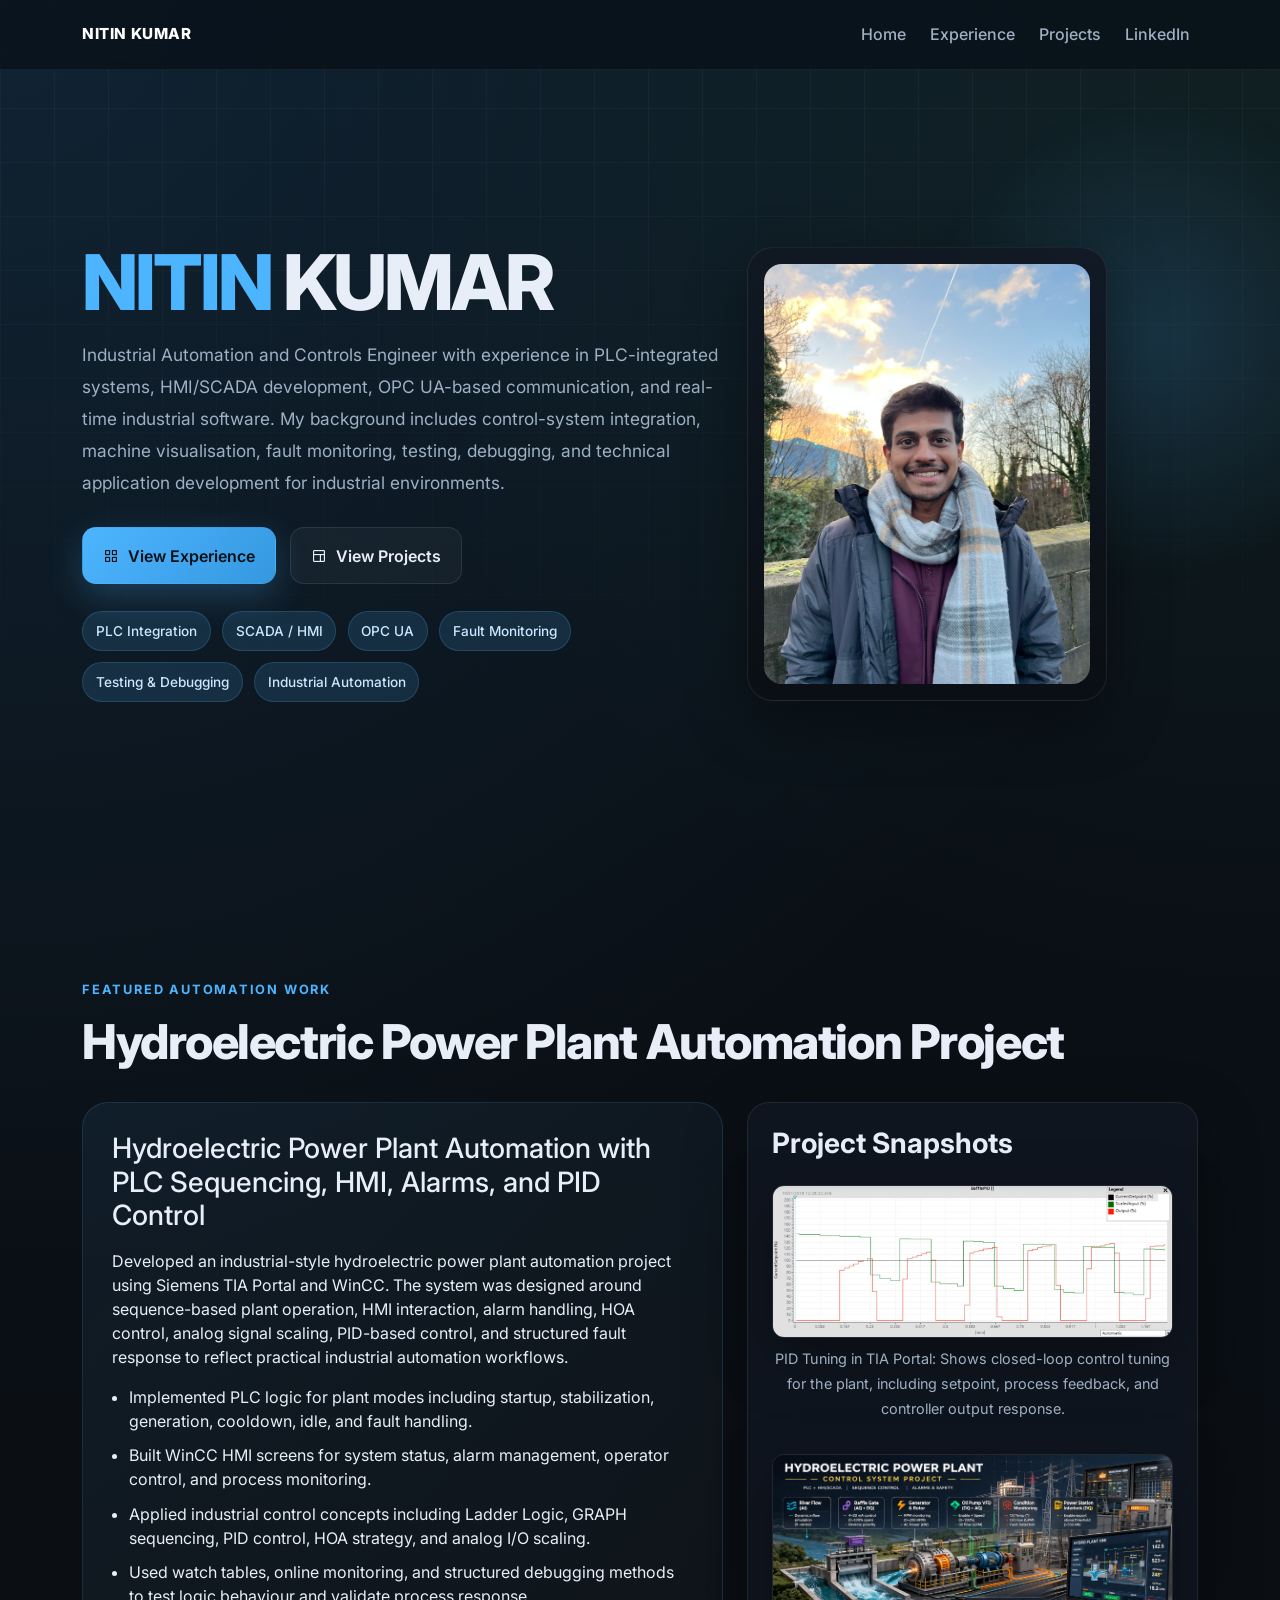
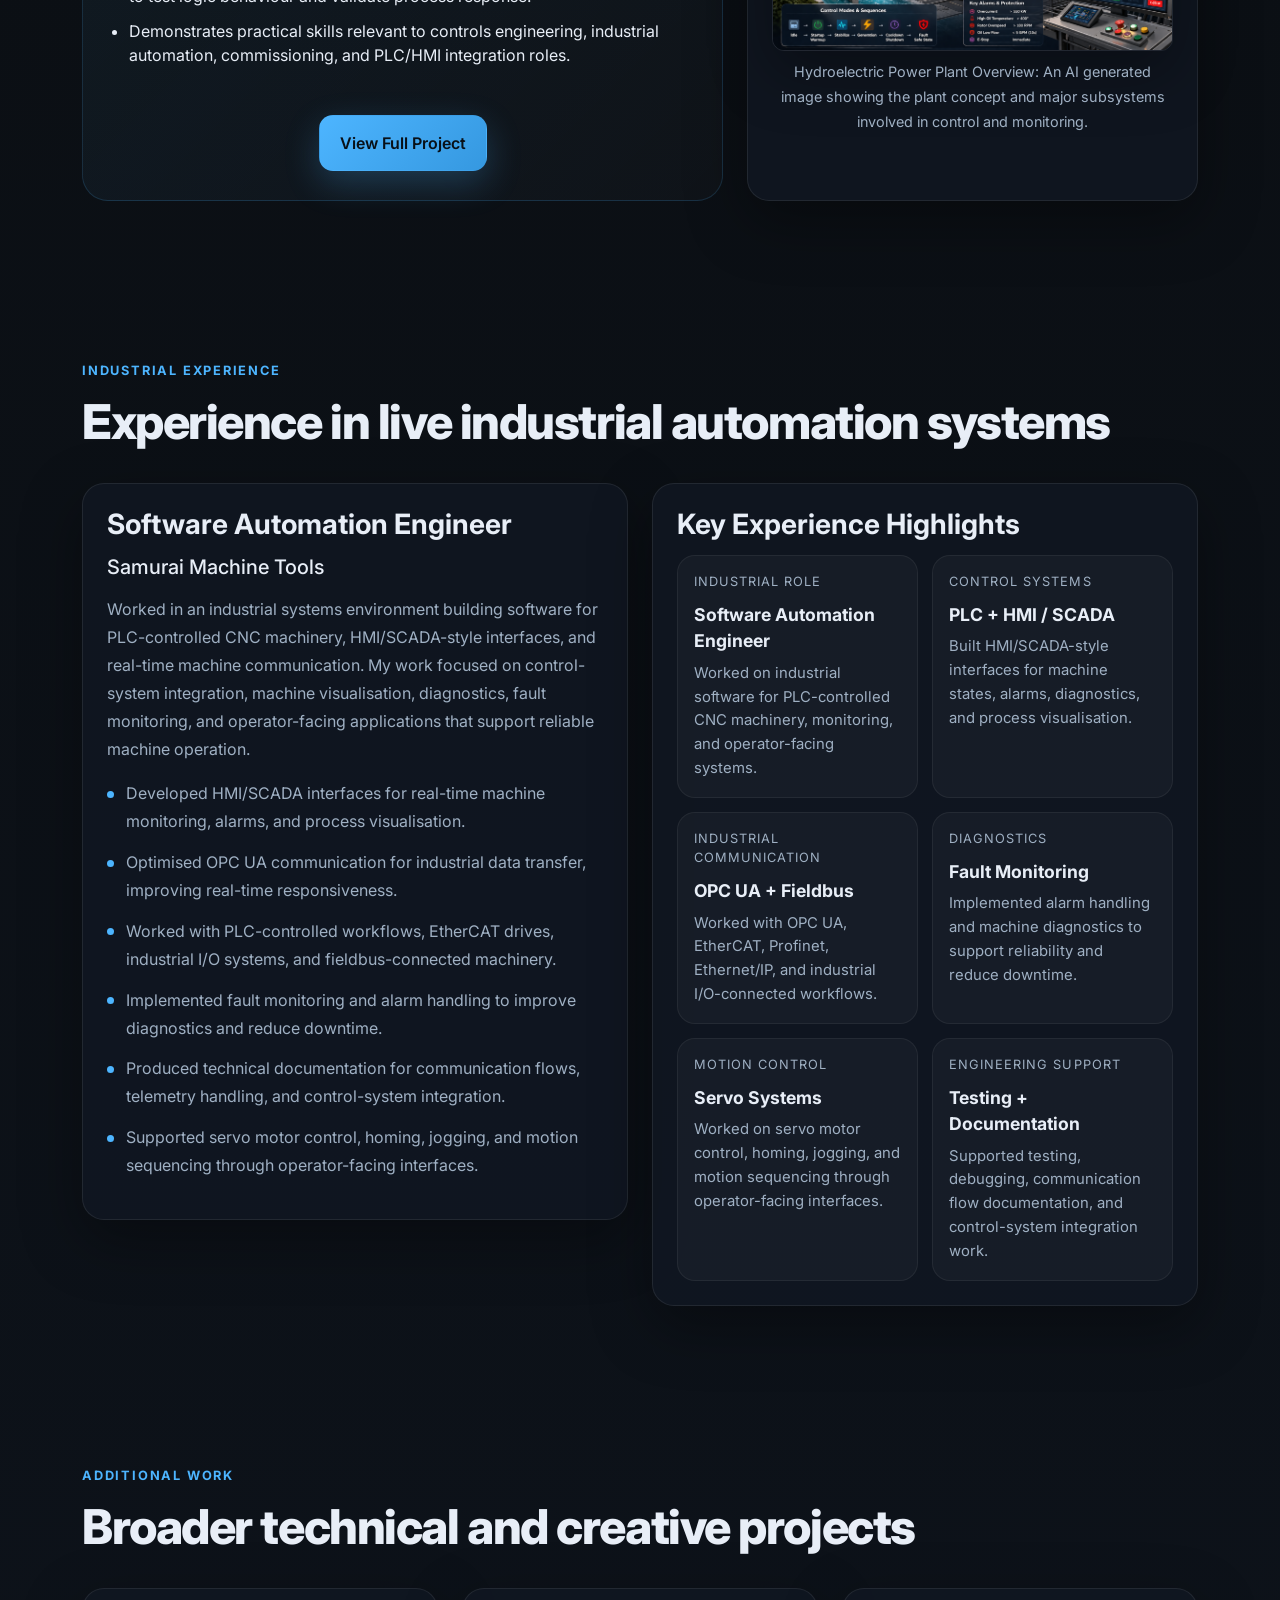
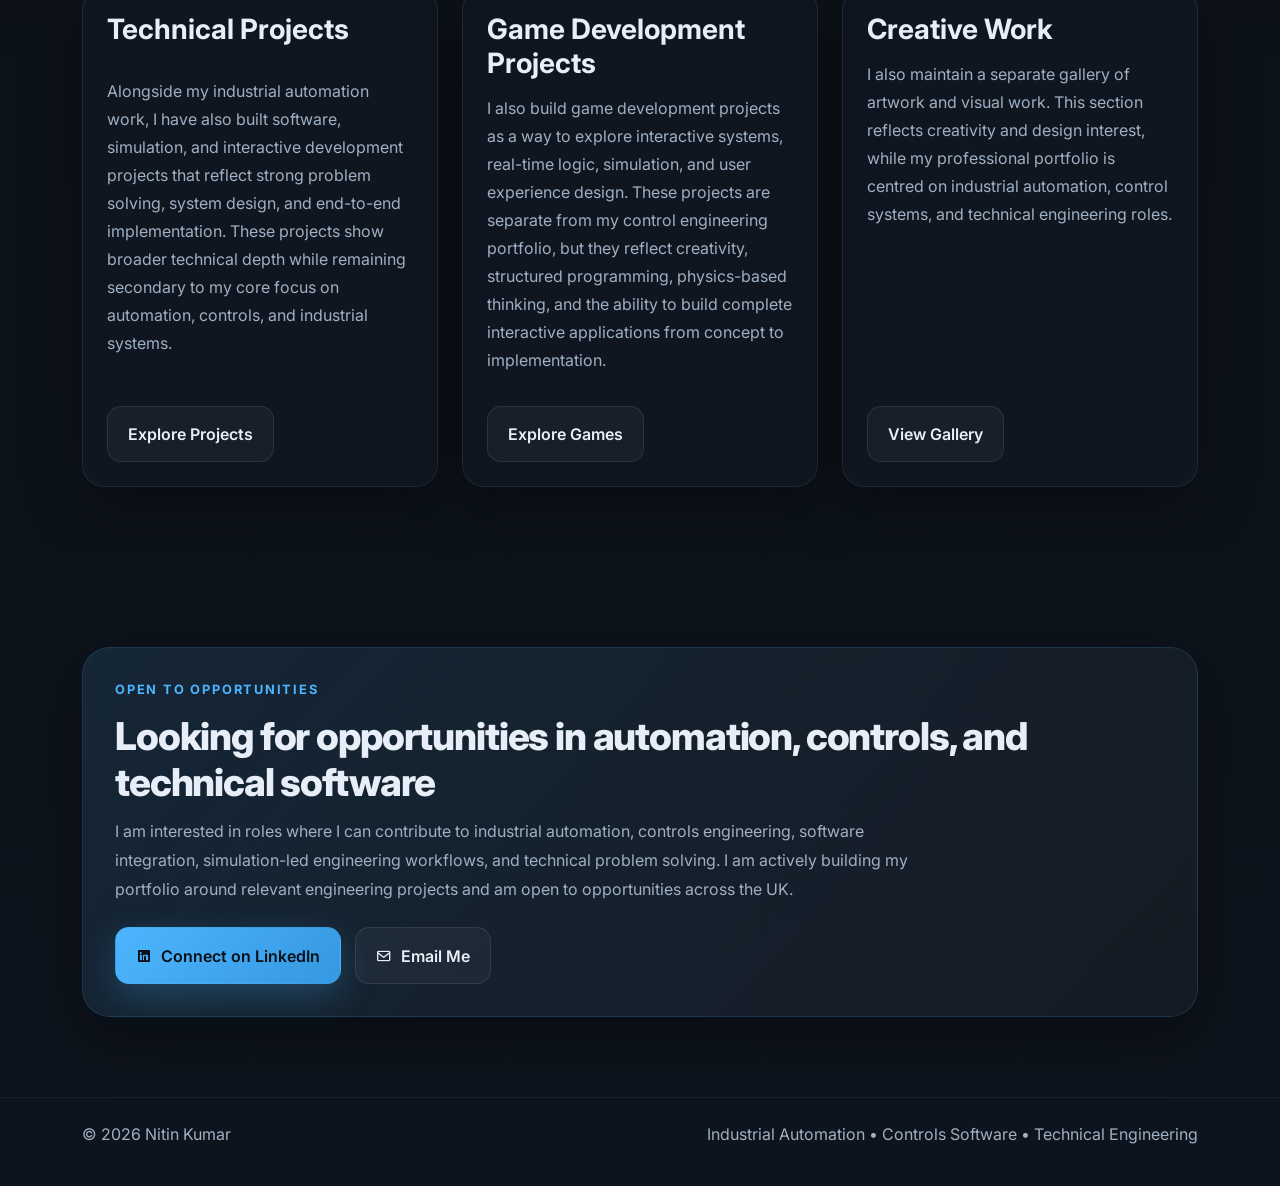
==== commit e21b1d49: "Added WhistleSense Project" ====
--- a/index.html
+++ b/index.html
@@ -781,14 +781,25 @@
       </div>
 
       <div class="row g-4 align-items-stretch">
-        <div class="col-lg-8">
-          <div class="panel-card h-100">
+        <div class="col-lg-4">
+          <div class="panel-card h-100 d-flex flex-column justify-content-between">
             <h3>Technical Projects</h3>
             <p>
               Alongside my industrial automation work, I have also built software, simulation, and interactive development projects that reflect strong problem solving, system design, and end-to-end implementation. These projects show broader technical depth while remaining secondary to my core focus on automation, controls, and industrial systems.
             </p>
             <div class="hero-actions mb-0 mt-3">
               <a href="projects.html" class="btn-ghost">Explore Projects</a>
+            </div>
+          </div>
+        </div>
+        <div class="col-lg-4">
+          <div class="panel-card h-100 d-flex flex-column justify-content-between">
+            <h3>Game Development Projects</h3>
+            <p>
+              I also build game development projects as a way to explore interactive systems, real-time logic, simulation, and user experience design. These projects are separate from my control engineering portfolio, but they reflect creativity, structured programming, physics-based thinking, and the ability to build complete interactive applications from concept to implementation.
+            </p>
+            <div class="hero-actions mb-0 mt-3">
+              <a href="games.html" class="btn-ghost">Explore Games</a>
             </div>
           </div>
         </div>
